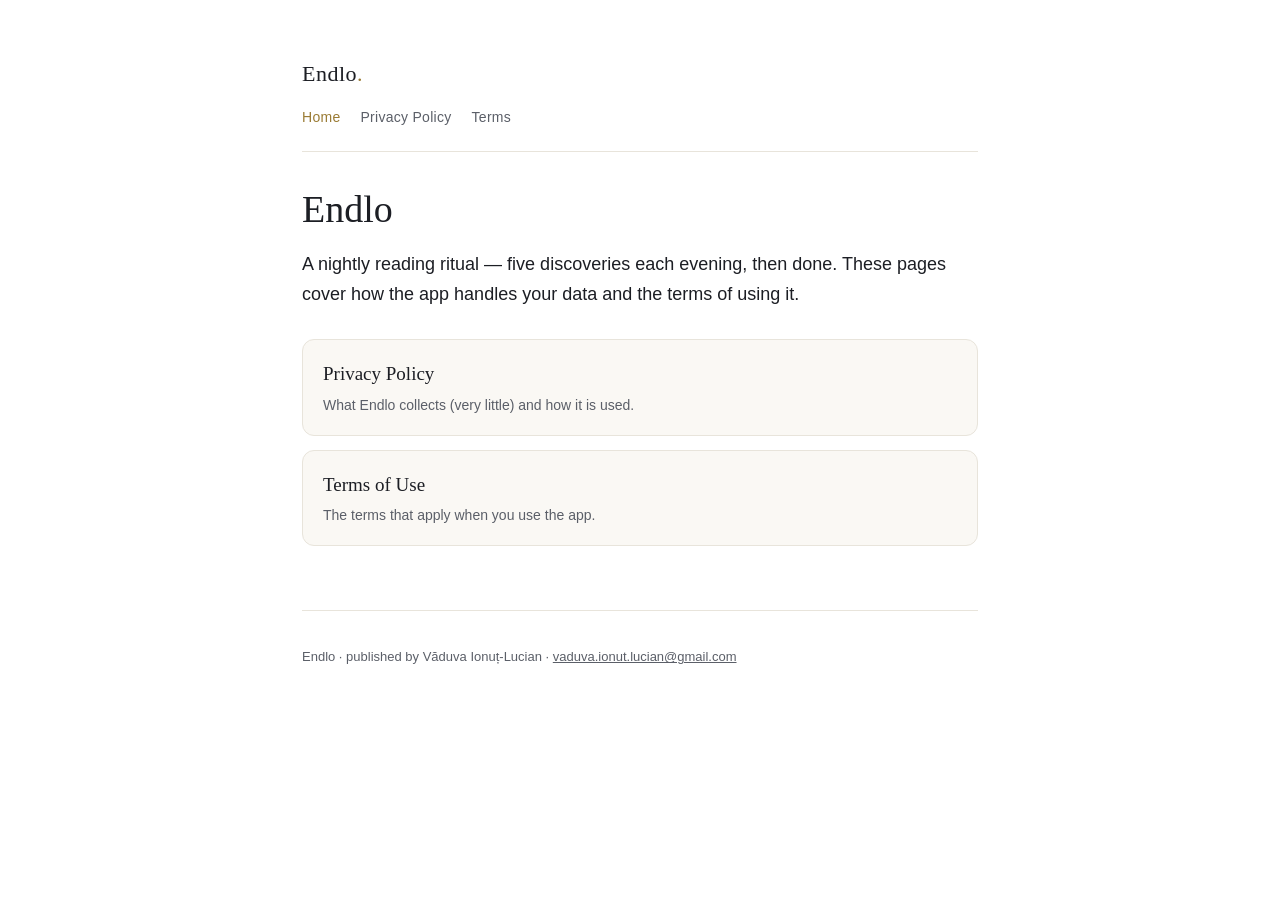
==== index.html @ 4ee92aa4 "Endlo legal pages: privacy policy and terms of use" ====
<!doctype html>
<html lang="en">
<head>
<meta charset="utf-8" />
<meta name="viewport" content="width=device-width, initial-scale=1" />
<title>Endlo — Legal</title>
<meta name="description" content="Endlo mobile app — Privacy Policy and Terms of Use." />
<link rel="stylesheet" href="style.css" />
</head>
<body>
<div class="wrap">
  <header>
    <a class="brand" href="./">Endlo<span class="dot">.</span></a>
    <nav>
      <a href="./" class="active">Home</a>
      <a href="policy/">Privacy Policy</a>
      <a href="legal/">Terms</a>
    </nav>
  </header>

  <main>
    <h1>Endlo</h1>
    <p class="lead">A nightly reading ritual — five discoveries each evening, then done. These pages cover how the app handles your data and the terms of using it.</p>

    <div class="home-links">
      <a href="policy/">Privacy Policy<span>What Endlo collects (very little) and how it is used.</span></a>
      <a href="legal/">Terms of Use<span>The terms that apply when you use the app.</span></a>
    </div>
  </main>

  <footer>
    <p>Endlo · published by Văduva Ionuț-Lucian · <a href="mailto:vaduva.ionut.lucian@gmail.com">vaduva.ionut.lucian@gmail.com</a></p>
  </footer>
</div>
</body>
</html>
---- style.css ----
:root {
  --bg: #ffffff;
  --panel: #faf8f4;
  --ink: #1c1e24;
  --muted: #5b5f68;
  --faint: #8b8f98;
  --gold: #9a7b34;
  --rule: #e8e4db;
  --serif: Georgia, "Times New Roman", serif;
  --sans: -apple-system, BlinkMacSystemFont, "Segoe UI", Roboto, Helvetica, Arial, sans-serif;
}
@media (prefers-color-scheme: dark) {
  :root {
    --bg: #0e1118;
    --panel: #151922;
    --ink: #e9e5db;
    --muted: #a7aab2;
    --faint: #7c8089;
    --gold: #c9a45c;
    --rule: #262b36;
  }
}
* { box-sizing: border-box; }
html { -webkit-text-size-adjust: 100%; }
body {
  margin: 0;
  background: var(--bg);
  color: var(--ink);
  font-family: var(--sans);
  line-height: 1.65;
  font-size: 17px;
}
.wrap { max-width: 720px; margin: 0 auto; padding: 56px 22px 96px; }
header { border-bottom: 1px solid var(--rule); padding-bottom: 22px; margin-bottom: 36px; }
.brand {
  font-family: var(--serif);
  font-size: 22px;
  color: var(--ink);
  letter-spacing: 0.5px;
  text-decoration: none;
}
.brand .dot { color: var(--gold); }
nav { margin-top: 14px; display: flex; gap: 20px; flex-wrap: wrap; }
nav a { color: var(--muted); text-decoration: none; font-size: 14px; letter-spacing: 0.02em; }
nav a:hover, nav a.active { color: var(--gold); }
h1 {
  font-family: var(--serif);
  font-weight: 500;
  font-size: clamp(28px, 6vw, 38px);
  line-height: 1.15;
  margin: 0 0 6px;
  text-wrap: balance;
}
.eff { color: var(--faint); font-size: 14px; margin: 0 0 32px; }
h2 {
  font-family: var(--serif);
  font-weight: 500;
  font-size: 21px;
  margin: 40px 0 10px;
  color: var(--ink);
}
h3 { font-size: 16px; margin: 24px 0 6px; color: var(--ink); }
p, li { color: var(--muted); }
a { color: var(--gold); }
ul { padding-left: 22px; }
li { margin-bottom: 8px; }
strong { color: var(--ink); }
.lead { font-size: 18px; color: var(--ink); }
.card {
  background: var(--panel);
  border: 1px solid var(--rule);
  border-radius: 12px;
  padding: 20px 22px;
  margin: 26px 0;
}
.card p:last-child { margin-bottom: 0; }
footer {
  margin-top: 64px;
  padding-top: 22px;
  border-top: 1px solid var(--rule);
  color: var(--faint);
  font-size: 13px;
}
footer a { color: var(--muted); }
.home-links { display: flex; flex-direction: column; gap: 14px; margin-top: 30px; }
.home-links a {
  display: block;
  background: var(--panel);
  border: 1px solid var(--rule);
  border-radius: 12px;
  padding: 18px 20px;
  text-decoration: none;
  color: var(--ink);
  font-family: var(--serif);
  font-size: 19px;
}
.home-links a span { display: block; font-family: var(--sans); font-size: 14px; color: var(--muted); margin-top: 4px; }
.home-links a:hover { border-color: var(--gold); }
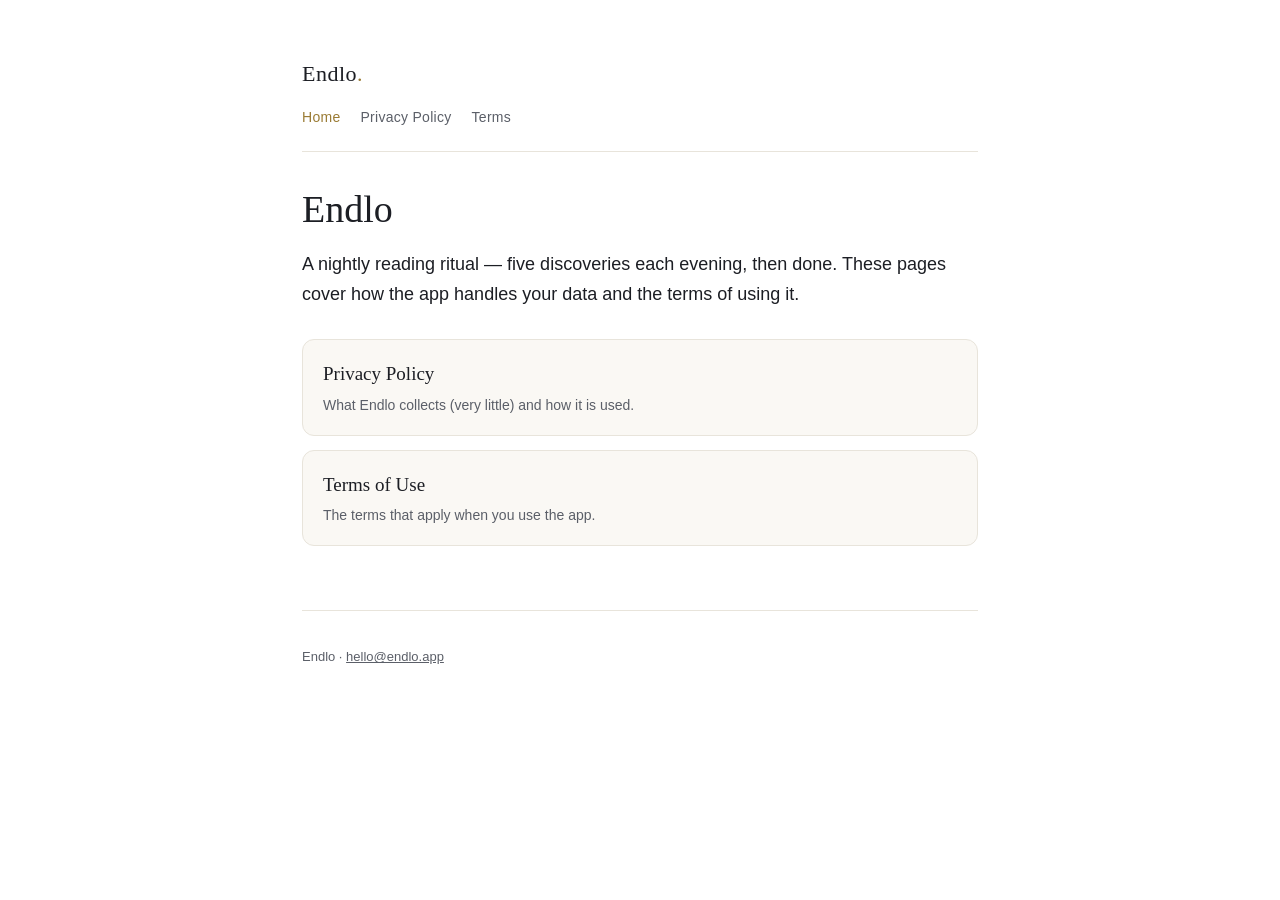
==== commit c83cd741: "Endlo identity, endlo.app emails, Cloudflare host - Name the operator as Lucian Vaduva (sole develop" ====
--- a/index.html
+++ b/index.html
@@ -29,7 +29,7 @@
   </main>
 
   <footer>
-    <p>Endlo · published by Văduva Ionuț-Lucian · <a href="mailto:vaduva.ionut.lucian@gmail.com">vaduva.ionut.lucian@gmail.com</a></p>
+    <p>Endlo · <a href="mailto:hello@endlo.app">hello@endlo.app</a></p>
   </footer>
 </div>
 </body>
